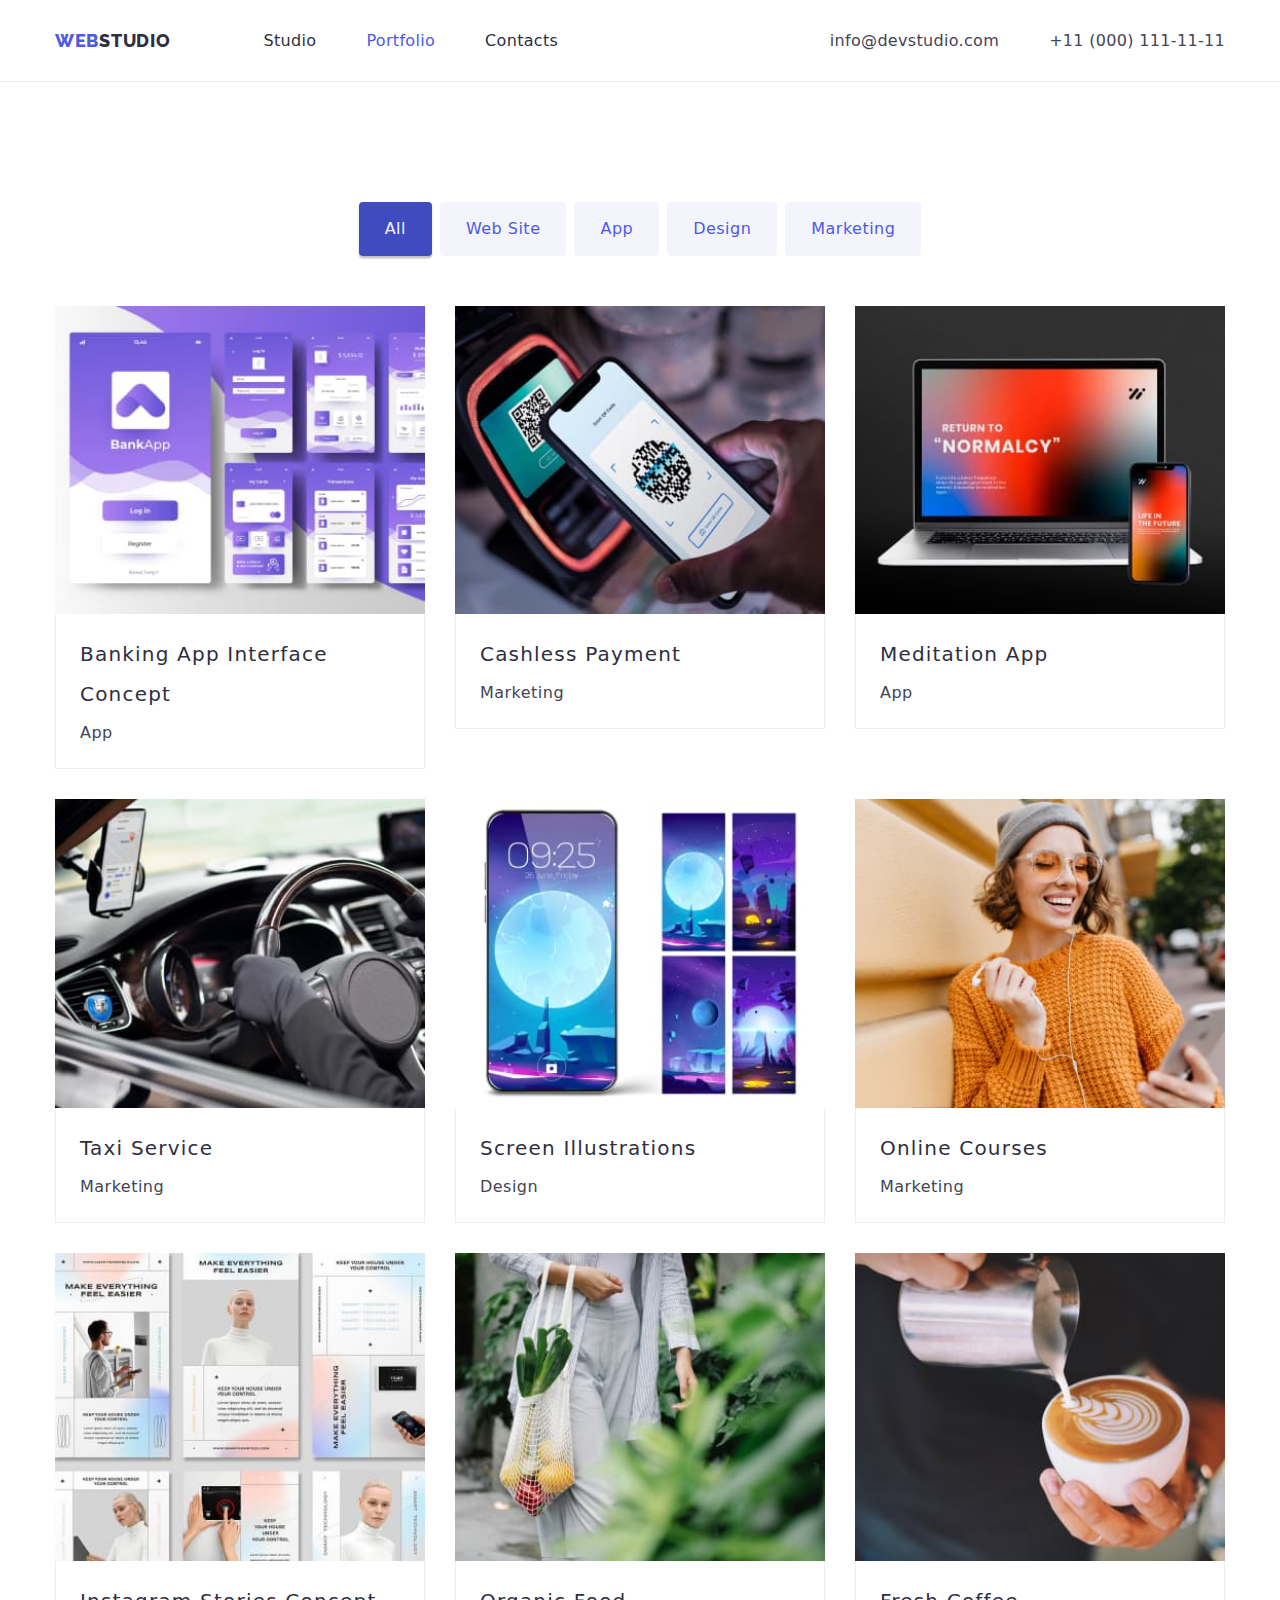
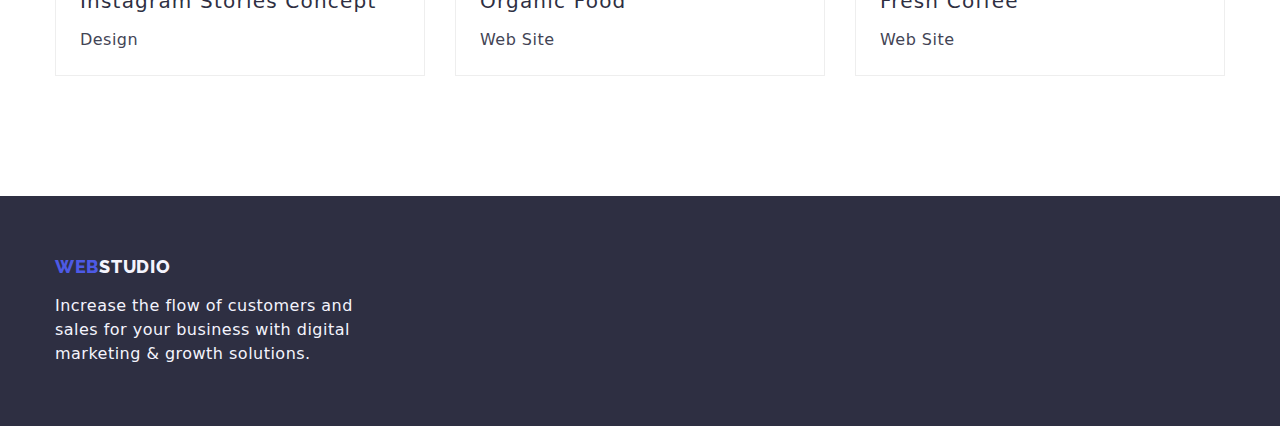
==== portfolio.html @ 1775edf5 "copied files from previous homework" ====
<!DOCTYPE html>
<html lang="en">
  <head>
    <meta charset="UTF-8" />
    <meta name="viewport" content="width=device-width, initial-scale=1.0" />
    <title>Portfolio</title>

    <!-- CSS -->
    <link rel="stylesheet" href="css/styles.css" />
    <link rel="preconnect" href="https://fonts.googleapis.com" />
    <link rel="preconnect" href="https://fonts.gstatic.com" crossorigin />

    <!-- FONTS -->
    <link
      href="https://fonts.googleapis.com/css2?family=Raleway:wght@800&family=Roboto:wght@400;500;700;900&display=swap"
      rel="stylesheet"
    />

    <!-- CSS Normalize -->
    <link
      rel="stylesheet"
      href="https://cdnjs.cloudflare.com/ajax/libs/modern-normalize/2.0.0/modern-normalize.min.css"
    />
  </head>
  <body>
    <!-- HEADER -->
    <header class="page-header">
      <div class="container menu">
        <!-- Navigation Bar -->
        <nav class="navigation">
          <a class="logo-link" href="./index.html">
            <span class="logo">WEB</span>
            <span class="studio">STUDIO</span>
          </a>

          <ul class="nav-menu list">
            <li class="item">
              <a class="page link" href="./index.html">Studio</a>
            </li>
            <li class="item">
              <a class="page current link" href="./portfolio.html">Portfolio</a>
            </li>
            <li class="item">
              <a class="page link" href="#">Contacts</a>
            </li>
          </ul>
        </nav>

        <ul class="contacts-menu list">
          <li class="item">
            <a class="contact link" href="mailto:info@devstudio.com"
              >info@devstudio.com</a
            >
          </li>

          <li class="item">
            <a class="contact link" href="tel:+110001111111"
              >+11 (000) 111-11-11</a
            >
          </li>
        </ul>
      </div>
    </header>

    <!-- MAIN -->
    <main>
      <!-- Filter Section -->
      <section class="section">
        <div class="container">
          <!-- Filter Buttons -->
          <ul class="filters list">
            <li class="space">
              <button class="button filter current" type="button">All</button>
            </li>
            <li class="space">
              <button class="button filter" type="button">Web Site</button>
            </li>
            <li class="space">
              <button class="button filter" type="button">App</button>
            </li>
            <li class="space">
              <button class="button filter" type="button">Design</button>
            </li>
            <li class="space">
              <button class="button filter" type="button">Marketing</button>
            </li>
          </ul>

          <!-- Row 1 Cards -->
          <ul class="projects list">
            <li class="project-card">
              <a href="" class="project link">
                <img
                  src="./images/row-1-img-1.jpg"
                  alt="interface concept image"
                  width="370"
                  height="294"
                />

                <div class="substrate">
                  <h2 class="name">Banking App Interface Concept</h2>

                  <p class="type">App</p>
                </div>
              </a>
            </li>

            <li class="project-card">
              <a href="" class="project link">
                <img
                  src="./images/row-1-img-2.jpg"
                  alt="cashless payment image"
                  width="370"
                  height="294"
                />

                <div class="substrate">
                  <h2 class="name">Cashless Payment</h2>

                  <p class="type">Marketing</p>
                </div>
              </a>
            </li>

            <li class="project-card">
              <a href="" class="project link">
                <img
                  src="./images/row-1-img-3.jpg"
                  alt="meditation app image"
                  width="370"
                  height="294"
                />

                <div class="substrate">
                  <h2 class="name">Meditation App</h2>

                  <p class="type">App</p>
                </div>
              </a>
            </li>

            <!-- Row 2 Cards -->
            <li class="project-card">
              <a href="" class="project link">
                <img
                  src="./images/row-2-img-1.jpg"
                  alt="taxi image"
                  width="370"
                  height="294"
                />

                <div class="substrate">
                  <h2 class="name">Taxi Service</h2>

                  <p class="type">Marketing</p>
                </div>
              </a>
            </li>

            <li class="project-card">
              <a href="" class="project link">
                <img
                  src="./images/row-2-img-2.jpg"
                  alt="screens image"
                  width="370"
                  height="294"
                />

                <div class="substrate">
                  <h2 class="name">Screen Illustrations</h2>

                  <p class="type">Design</p>
                </div>
              </a>
            </li>

            <li class="project-card">
              <a href="" class="project link">
                <img
                  src="./images/row-2-img-3.jpg"
                  alt="online course image"
                  width="370"
                  height="294"
                />

                <div class="substrate">
                  <h2 class="name">Online Courses</h2>

                  <p class="type">Marketing</p>
                </div>
              </a>
            </li>

            <!-- Row 3 Cards -->
            <li class="project-card">
              <a href="" class="project link">
                <img
                  src="./images/row-3-img-1.jpg"
                  alt="instagram stories designs"
                  width="370"
                  height="294"
                />

                <div class="substrate">
                  <h2 class="name">Instagram Stories Concept</h2>

                  <p class="type">Design</p>
                </div>
              </a>
            </li>

            <li class="project-card">
              <a href="" class="project link">
                <img
                  src="./images/row-3-img-2.jpg"
                  alt="organic food website"
                  width="370"
                  height="294"
                />

                <div class="substrate">
                  <h2 class="name">Organic Food</h2>

                  <p class="type">Web Site</p>
                </div>
              </a>
            </li>

            <li class="project-card">
              <a href="" class="project link">
                <img
                  src="./images/row-3-img-3.jpg"
                  alt="fresh coffee image"
                  width="370"
                  height="294"
                />

                <div class="substrate">
                  <h2 class="name">Fresh Coffee</h2>

                  <p class="type">Web Site</p>
                </div>
              </a>
            </li>
          </ul>
        </div>
      </section>
    </main>

    <!-- FOOTER -->
    <footer class="page-footer bg-footer">
      <div class="container">
        <a class="logo-link" href="./index.html">
          <span class="logo">WEB</span>
          <span class="studio-footer">STUDIO</span>
        </a>

        <p class="footer-description">
          Increase the flow of customers and<br />
          sales for your business with digital<br />
          marketing & growth solutions.
        </p>
      </div>
    </footer>
  </body>
</html>
---- css/styles.css ----
/* CSS Variable */
:root {
  --iris: #4d5ae5;
  --ocean: #404bbf;
  --navyblue: #2e2f42;
  --green: #31d0aa;
  --slate: #434455;
  --lightslate: #8e8f99;
  --cornflower: #e7e9fc;
  --cloud: #f4f4fd;
  --navybluemodal: #2e2f4266;
  --grey: #2e2f42b2;
  --white: #ffffff;
  --dairy: #fcfcfc;
}

/* CSS RESET */
p,
h1,
h2,
h3,
h4,
h5,
h6 {
  margin: 0;
}

ul,
ol {
  margin: 0;
  padding: 0;
}

html {
  box-sizing: border-box;
}

*::after,
*::before {
  box-sizing: inherit;
}

img {
  display: block;
  max-width: 100%;
  height: auto;
}

.link {
  text-decoration: none;
  color: inherit;
}

/* END OF CSS RESET */

/* HTML Body */
body {
  font-family: "Roboto", sans-serif;
  font-size: 16px;
  letter-spacing: 0.03em;
  color: var(--slate);
  background-color: var(--white);
}

/* General Styles */

.container {
  width: 1200px;
  padding: 0 15px;
  margin: 0 auto;
}

.list {
  list-style: none;
}

.logo-link {
  font-family: "Raleway", sans-serif;
  font-size: 0;
  font-weight: 800;
  line-height: 1.17;
  letter-spacing: 0.04em;
  text-decoration: none;
}

.logo-link > span {
  font-size: 18px;
  line-height: 1.17;
  letter-spacing: 0.04em;
}

.logo {
  color: var(--iris);
}

.section {
  padding-top: 120px;
  padding-bottom: 120px;
}

.section.no-top-padding {
  padding-top: 0;
}

.section-title {
  font-size: 36px;
  line-height: 1.17;
  color: var(--navyblue);
  text-align: center;
  margin-bottom: 50px;
  font-weight: 700;
}

.benefits .description {
  color: var(--slate);
  line-height: 1.71;
  font-size: 16px;
  font-weight: 400;
}

.studio {
  color: var(--navyblue);
}

.bg-hero {
  background-color: var(--navyblue);
}

.nav-menu .page,
.contacts-menu .contact {
  font-weight: 500;
  color: var(--navyblue);
  text-decoration: none;
  line-height: 1.14;
  letter-spacing: 0.02em;
  display: block;
  padding-top: 32px;
  padding-bottom: 31px;
}

.contacts-menu .contact {
  color: var(--slate);
  line-height: 1.14;
  font-size: 16px;
  font-weight: 400;
  text-decoration: none;
}

.nav-menu {
  margin-left: 93px;
}

.nav-menu .page:hover,
.nav-menu .page:focus,
.nav-menu .page.current,
.contacts-menu .contact:hover,
.contacts-menu .contact:focus {
  color: var(--iris);
}

.button {
  font-family: inherit;
  font-weight: 500;
  letter-spacing: 0.03em;
  cursor: pointer;
  border-color: transparent;
  font-size: 16px;
  border-radius: 4px;
}

.button.primary {
  color: var(--white);
  background-color: var(--iris);
  line-height: 1.87;
  letter-spacing: 0.06em;
  padding: 16px 32px;
  box-shadow: 0px 4px 4px rgba(0, 0, 0, 0.15);
}

.button.primary:hover,
.button.primary:focus {
  background-color: var(--ocean);
  box-shadow: 0px 3px 1px rgba(0, 0, 0, 0.1), 0px 1px 2px rgba(0, 0, 0, 0.08),
    0px 2px 2px rgba(0, 0, 0, 0.12);
}

.button.filter {
  background-color: var(--cloud);
  color: var(--iris);
  font-weight: 500;
  padding: 12px 24px;
  line-height: 1.62;
}

.button.filter:hover,
.button.filter:focus,
.button.filter.current {
  background-color: var(--ocean);
  color: var(--cloud);
  box-shadow: 0px 3px 1px rgba(0, 0, 0, 0.1), 0px 1px 2px rgba(0, 0, 0, 0.08),
    0px 2px 2px rgba(0, 0, 0, 0.12);
}

.project .name {
  font-size: 20px;
  font-weight: 500;
  line-height: 2;
  letter-spacing: 0.06em;
  color: var(--navyblue);
  margin-bottom: 4px;
}

.project .type {
  color: var(--slate);
  font-weight: 400;
  line-height: 1.87;
  font-size: 16px;
}

/* End of General Styles */

/* Header Section for both index and portfolio html */

.page-header {
  border-bottom: 1px solid var(--cornflower);
}

.menu,
.navigation,
.nav-menu,
.contacts-menu {
  display: flex;
  align-items: center;
}

.contacts-menu {
  margin-left: auto;
}

.nav-menu .item:not(:last-child),
.contacts-menu .item:not(:last-child) {
  margin-right: 50px;
}

/* Hero Section */

.hero {
  padding: 200px 0;
  text-align: center;
}

.hero-title {
  font-size: 56px;
  line-height: 1.07;
  font-weight: 700;
  letter-spacing: 0.06em;
  color: var(--white);
  margin-bottom: 30px;
}

/* Section 1 */

.benefits {
  display: flex;
  flex-wrap: wrap;
  margin-left: -30px;
  margin-top: -30px;
}

.benefits .item {
  flex-basis: calc(100% / 4 - 30px);
  margin-left: 30px;
  margin-top: 30px;
}

.benefits .title {
  margin-bottom: 10px;
  color: var(--navyblue);
  font-size: 20px;
  font-weight: 500;
  line-height: 1.14;
}

/* Section 2 */

.what-we-do {
  display: flex;
  flex-wrap: wrap;
  margin-left: -30px;
  margin-top: -30px;
}

.what-we-do .item {
  flex-basis: calc(100% / 3 - 30px);
  margin-left: 30px;
  margin-top: 30px;
}

/* Section 3 */

.team {
  display: flex;
  flex-wrap: wrap;
  margin-left: -30px;
  margin-top: -30px;
}

.team .item {
  flex-basis: calc(100% / 4 - 30px);
  margin-left: 30px;
  margin-top: 30px;
  padding-bottom: 30px;
  background-color: var(--white);
  box-shadow: 0px 3px 1px rgba(0, 0, 0, 0.1), 0px 1px 2px rgba(0, 0, 0, 0.08),
    0px 2px 2px rgba(0, 0, 0, 0.12);
}

.bg-team {
  background-color: var(--cloud);
}

.team .name,
.team .position {
  line-height: 1.19;
  text-align: center;
}

.team .name {
  font-size: 20px;
  font-weight: 500;
  color: var(--navyblue);
  padding-top: 30px;
  padding-bottom: 10px;
}

.team .position {
  color: var(--slate);
  font-size: 16px;
  font-weight: 400;
}

.substrate {
  background-color: var(--white);
  padding: 20px 24px;
  border: 1px solid #eee;
  border-top: 0;
}

/* Footer for both index and portfolio html*/

.page-footer {
  padding: 60px 0;
}

.page-footer.bg-footer {
  background-color: var(--navyblue);
}

.studio-footer {
  color: var(--cloud);
}

.footer-description {
  color: var(--cloud);
  margin-top: 17px;
  font-size: 16px;
  font-weight: 400;
  line-height: 1.5;
}

/* Filter Section */

.filters {
  display: flex;
  justify-content: center;
  margin-bottom: 50px;
}

.filters .space + .space {
  margin-left: 8px;
}

/* Project List Section */

.projects {
  display: flex;
  flex-wrap: wrap;
  margin-left: -30px;
  margin-top: -30px;
}

.project-card {
  flex-basis: calc(100% / 3 - 30px);
  margin-left: 30px;
  margin-top: 30px;
}
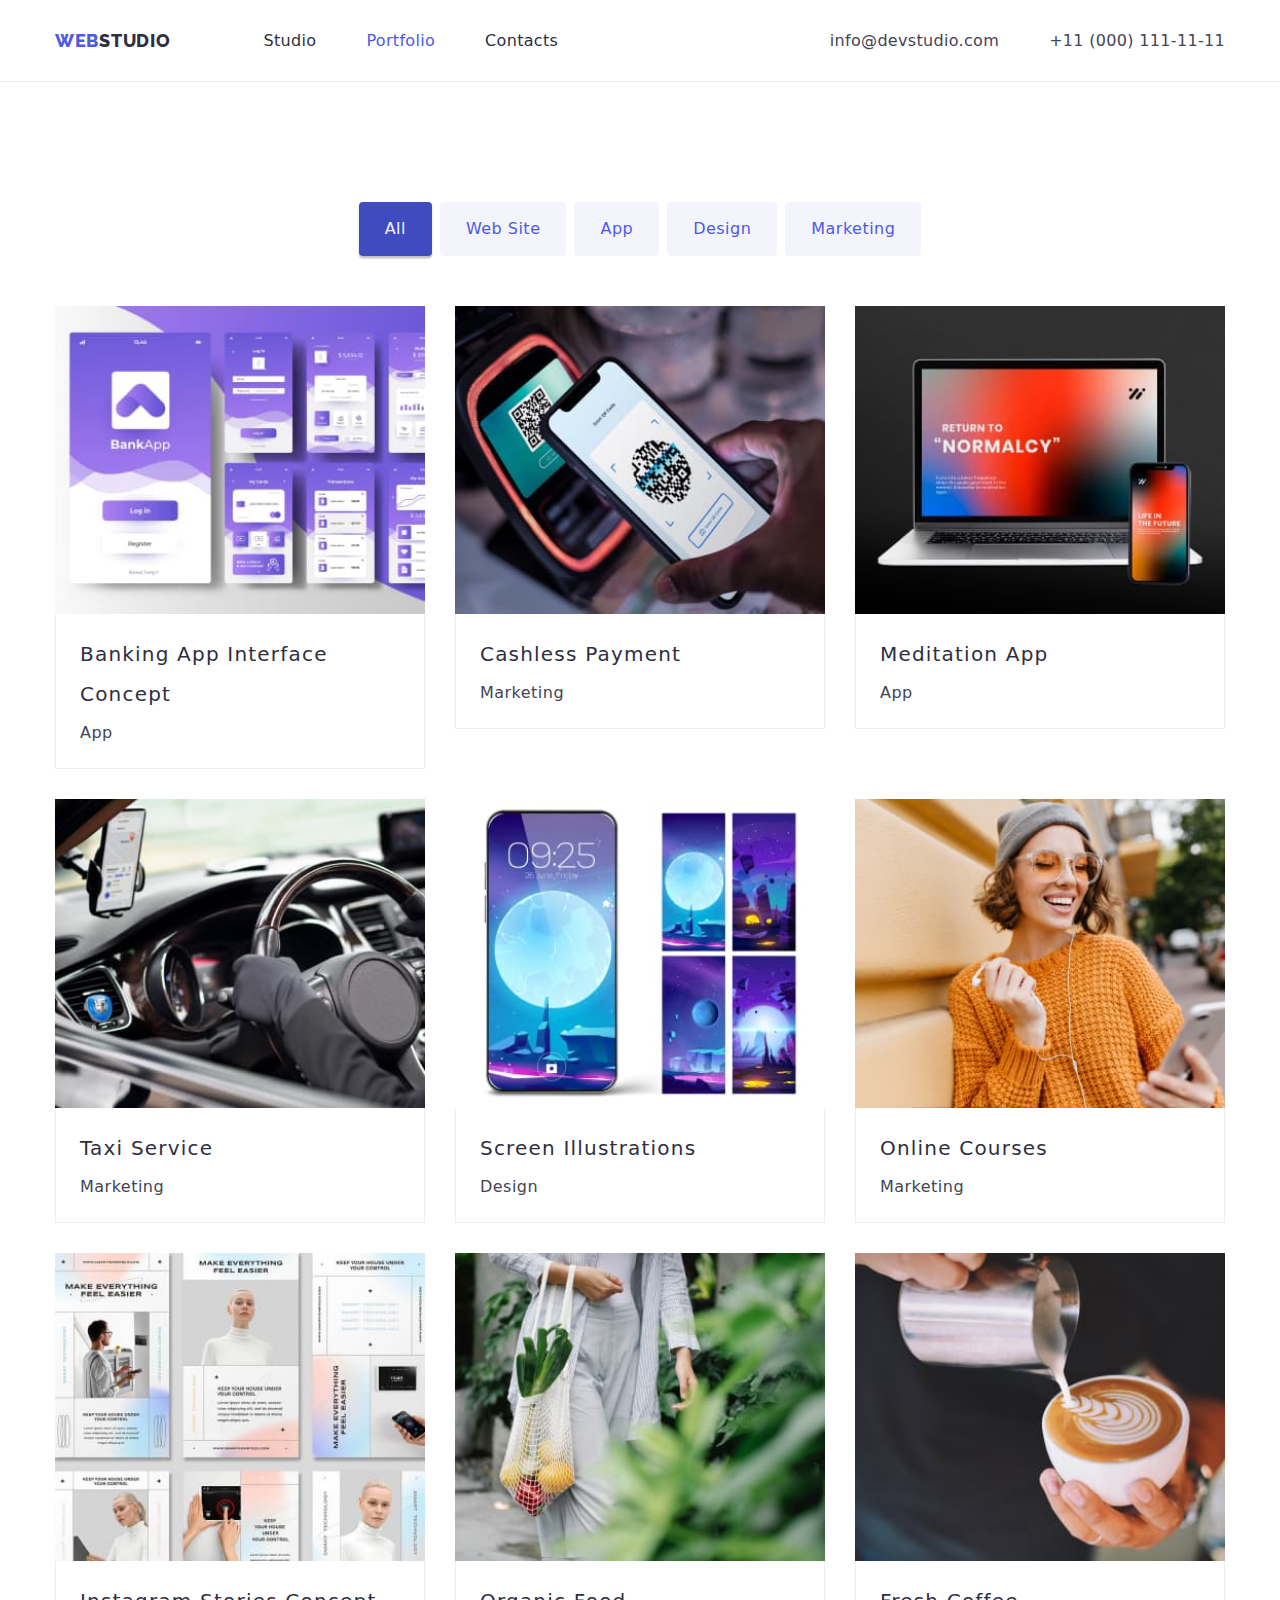
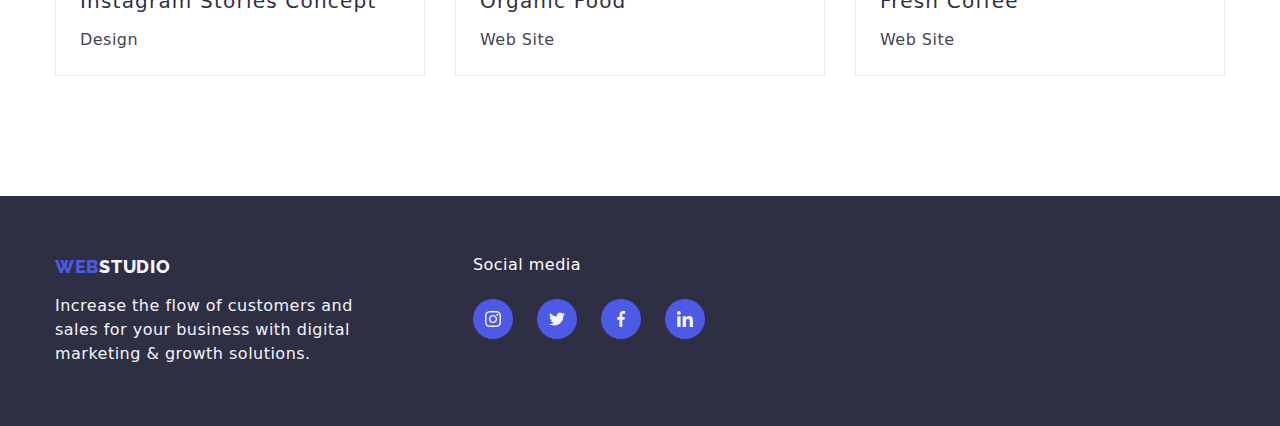
==== commit 8d5bba44: "completion hw4" ====
--- a/portfolio.html
+++ b/portfolio.html
@@ -250,16 +250,71 @@
     <!-- FOOTER -->
     <footer class="page-footer bg-footer">
       <div class="container">
-        <a class="logo-link" href="./index.html">
-          <span class="logo">WEB</span>
-          <span class="studio-footer">STUDIO</span>
-        </a>
-
-        <p class="footer-description">
-          Increase the flow of customers and<br />
-          sales for your business with digital<br />
-          marketing & growth solutions.
-        </p>
+        <div>
+          <a class="logo-link" href="./index.html">
+            <span class="logo">WEB</span>
+            <span class="studio-footer">STUDIO</span>
+          </a>
+
+          <p class="footer-description">
+            Increase the flow of customers and<br />
+            sales for your business with digital<br />
+            marketing & growth solutions.
+          </p>
+        </div>
+        <div class="social-container">
+          <p class="footer-social">Social media</p>
+          <ul class="team-social-list list">
+            <li class="team-social-item">
+              <a
+                class="team-social-link link"
+                href="https://instagram.com"
+                target="_blank"
+                rel="noopener noreferrer"
+              >
+                <svg class="team-social-icon" width="16" height="16">
+                  <use href="./images/icons.svg#icon-instagram"></use>
+                </svg>
+              </a>
+            </li>
+            <li class="team-social-item">
+              <a
+                class="team-social-link link"
+                href="https://twitter.com"
+                target="_blank"
+                rel="noopener noreferrer"
+              >
+                <svg class="team-social-icon" width="16" height="16">
+                  <use href="./images/icons.svg#icon-twitter"></use>
+                </svg>
+              </a>
+            </li>
+            <li class="team-social-item">
+              <a
+                class="team-social-link link"
+                href="https://facebook.com"
+                target="_blank"
+                rel="noopener noreferrer"
+              >
+                <svg class="team-social-icon" width="16" height="16">
+                  <use href="./images/icons.svg#icon-facebook"></use>
+                </svg>
+              </a>
+            </li>
+            <li class="team-social-item">
+              <a
+                class="team-social-link link"
+                href="https://linkedin.com"
+                target="_blank"
+                rel="noopener noreferrer"
+              >
+                <svg class="team-social-icon" width="16" height="16">
+                  <use href="./images/icons.svg#icon-linkedin"></use>
+                </svg>
+              </a>
+            </li>
+          </ul>
+        </div>
       </div>
     </footer>
   </body>
--- a/css/styles.css
+++ b/css/styles.css
@@ -247,6 +247,15 @@
 .hero {
   padding: 200px 0;
   text-align: center;
+  background-image: linear-gradient(
+      to right,
+      rgba(46, 47, 66, 0.7),
+      rgba(46, 47, 66, 0.7)
+    ),
+    url(../images/hero-bg-img.jpg);
+  background-repeat: no-repeat;
+  background-position: center;
+  background-size: cover;
 }
 
 .hero-title {
@@ -273,7 +282,23 @@
   margin-top: 30px;
 }
 
+.benefits-icon {
+  width: 64px;
+  height: 64px;
+}
+
+.benefits-icon-container {
+  display: flex;
+  justify-content: center;
+  align-items: center;
+  width: 264px;
+  height: 112px;
+  background-color: var(--cloud);
+  border-radius: 4px;
+}
+
 .benefits .title {
+  margin-top: 8px;
   margin-bottom: 10px;
   color: var(--navyblue);
   font-size: 20px;
@@ -339,6 +364,38 @@
   font-weight: 400;
 }
 
+.team-social-list {
+  display: flex;
+  justify-content: center;
+  gap: 24px;
+  margin-top: 8px;
+}
+
+.team-social-item {
+  width: 40px;
+  height: 40px;
+}
+
+.team-social-link {
+  width: 100%;
+  height: 100%;
+  border-radius: 50%;
+  display: flex;
+  align-items: center;
+  justify-content: center;
+  color: var(--cloud);
+  background-color: var(--iris);
+}
+
+.team-social-icon {
+  fill: currentColor;
+}
+
+.team-social-link:hover,
+.team-social-link:focus {
+  background-color: var(--green);
+}
+
 .substrate {
   background-color: var(--white);
   padding: 20px 24px;
@@ -346,7 +403,46 @@
   border-top: 0;
 }
 
+/* Section 4 */
+
+.customers-list {
+  display: flex;
+  gap: 24px;
+}
+
+.customers-item {
+  width: 168px;
+  height: 88px;
+}
+
+.customers-link {
+  width: 100%;
+  height: 100%;
+  border: 1px solid var(--lightslate);
+  border-radius: 5px;
+  display: flex;
+  justify-content: center;
+  align-items: center;
+  color: var(--lightslate);
+}
+
+.customers-link:hover,
+.customers-link:focus {
+  border-color: var(--ocean);
+  color: var(--ocean);
+}
+
+.customers-svg {
+  width: 104px;
+  height: 56px;
+  fill: currentColor;
+}
+
 /* Footer for both index and portfolio html*/
+
+.page-footer .container {
+  display: flex;
+}
 
 .page-footer {
   padding: 60px 0;
@@ -366,6 +462,18 @@
   font-size: 16px;
   font-weight: 400;
   line-height: 1.5;
+}
+
+.footer-social {
+  color: var(--white);
+}
+
+.social-container .team-social-link {
+  margin-top: 17px;
+}
+
+.social-container {
+  margin-left: 120px;
 }
 
 /* Filter Section */
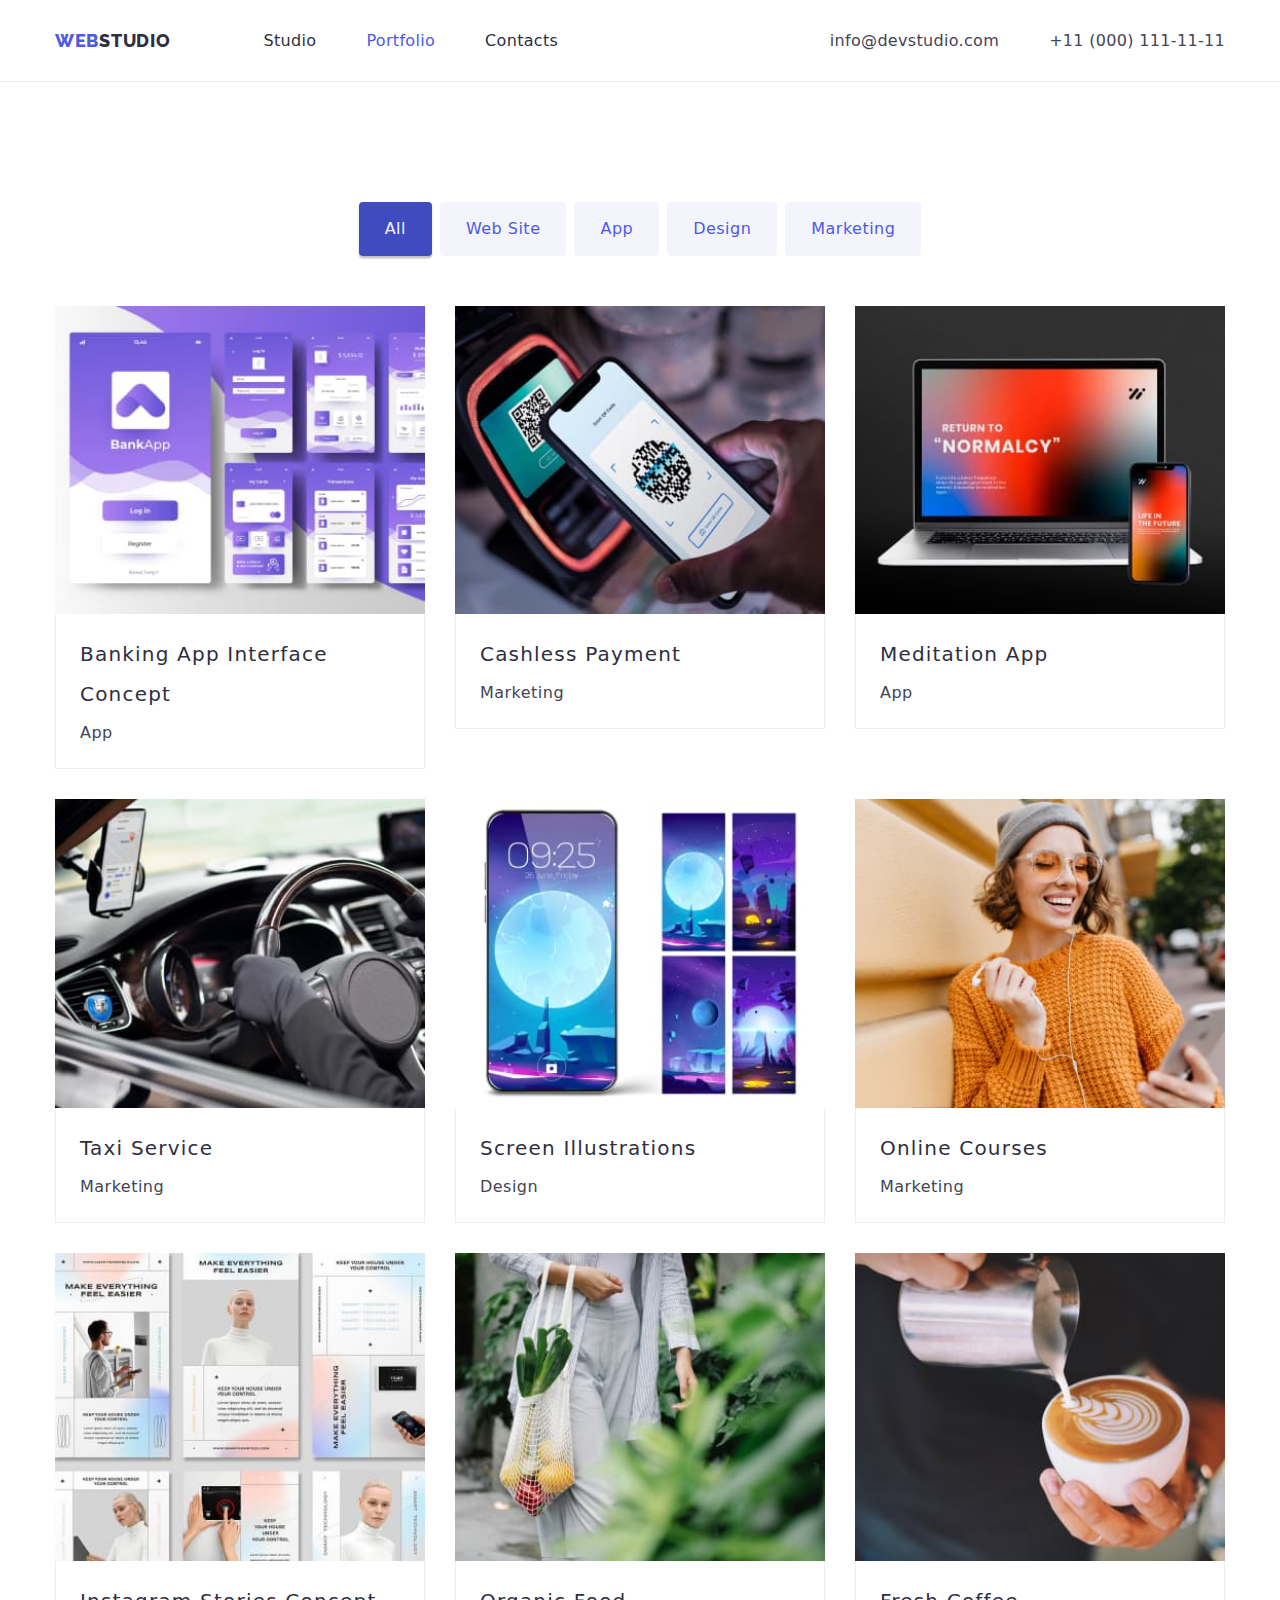
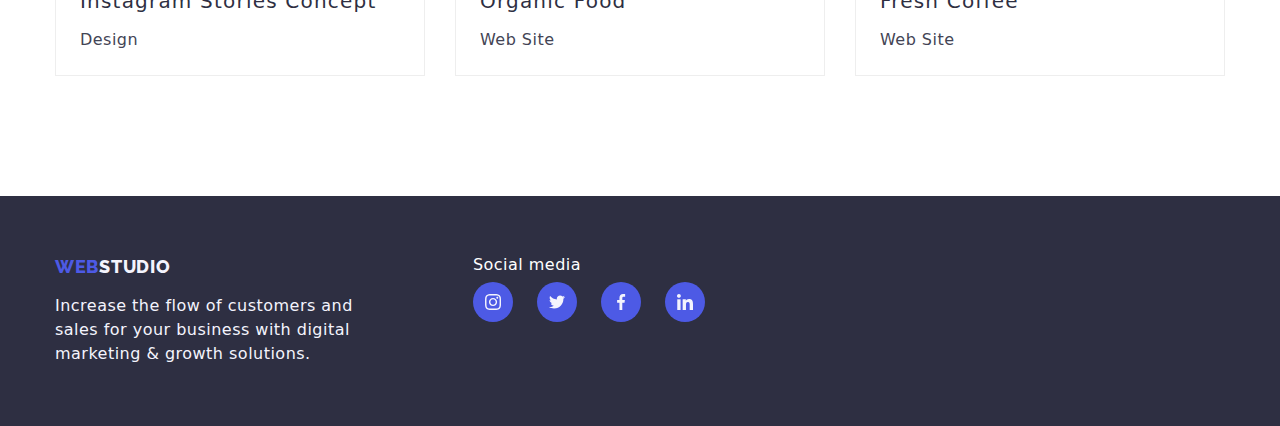
==== commit 92377aa8: "resubmission 1" ====
--- a/portfolio.html
+++ b/portfolio.html
@@ -263,52 +263,52 @@
           </p>
         </div>
         <div class="social-container">
-          <p class="footer-social">Social media</p>
-          <ul class="team-social-list list">
-            <li class="team-social-item">
+          <p class="footer-social-text">Social media</p>
+          <ul class="footer-social-list list">
+            <li class="footer-social-item">
               <a
-                class="team-social-link link"
+                class="footer-social-link link"
                 href="https://instagram.com"
                 target="_blank"
                 rel="noopener noreferrer"
               >
-                <svg class="team-social-icon" width="16" height="16">
+                <svg class="footer-social-icon" width="16" height="16">
                   <use href="./images/icons.svg#icon-instagram"></use>
                 </svg>
               </a>
             </li>
-            <li class="team-social-item">
+            <li class="footer-social-item">
               <a
-                class="team-social-link link"
+                class="footer-social-link link"
                 href="https://twitter.com"
                 target="_blank"
                 rel="noopener noreferrer"
               >
-                <svg class="team-social-icon" width="16" height="16">
+                <svg class="footer-social-icon" width="16" height="16">
                   <use href="./images/icons.svg#icon-twitter"></use>
                 </svg>
               </a>
             </li>
-            <li class="team-social-item">
+            <li class="footer-social-item">
               <a
-                class="team-social-link link"
+                class="footer-social-link link"
                 href="https://facebook.com"
                 target="_blank"
                 rel="noopener noreferrer"
               >
-                <svg class="team-social-icon" width="16" height="16">
+                <svg class="footer-social-icon" width="16" height="16">
                   <use href="./images/icons.svg#icon-facebook"></use>
                 </svg>
               </a>
             </li>
-            <li class="team-social-item">
+            <li class="footer-social-item">
               <a
-                class="team-social-link link"
+                class="footer-social-link link"
                 href="https://linkedin.com"
                 target="_blank"
                 rel="noopener noreferrer"
               >
-                <svg class="team-social-icon" width="16" height="16">
+                <svg class="footer-social-icon" width="16" height="16">
                   <use href="./images/icons.svg#icon-linkedin"></use>
                 </svg>
               </a>
--- a/css/styles.css
+++ b/css/styles.css
@@ -158,6 +158,21 @@
   color: var(--iris);
 }
 
+.page {
+  position: relative;
+}
+
+.page:hover::after {
+  content: "";
+  position: absolute;
+  bottom: -1px;
+  left: 0;
+  height: 4px;
+  width: 100%;
+  border-radius: 2px;
+  background-color: var(--ocean);
+}
+
 .button {
   font-family: inherit;
   font-weight: 500;
@@ -393,7 +408,7 @@
 
 .team-social-link:hover,
 .team-social-link:focus {
-  background-color: var(--green);
+  background-color: var(--ocean);
 }
 
 .substrate {
@@ -426,6 +441,10 @@
   color: var(--lightslate);
 }
 
+.customers-icon {
+  fill: currentColor;
+}
+
 .customers-link:hover,
 .customers-link:focus {
   border-color: var(--ocean);
@@ -464,7 +483,7 @@
   line-height: 1.5;
 }
 
-.footer-social {
+.footer-social-text {
   color: var(--white);
 }
 
@@ -474,6 +493,38 @@
 
 .social-container {
   margin-left: 120px;
+}
+
+.footer-social-list {
+  display: flex;
+  justify-content: center;
+  gap: 24px;
+  margin-top: 8px;
+}
+
+.footer-social-item {
+  width: 40px;
+  height: 40px;
+}
+
+.footer-social-link {
+  width: 100%;
+  height: 100%;
+  border-radius: 50%;
+  display: flex;
+  align-items: center;
+  justify-content: center;
+  color: var(--cloud);
+  background-color: var(--iris);
+}
+
+.footer-social-icon {
+  fill: currentColor;
+}
+
+.footer-social-link:hover,
+.footer-social-link:focus {
+  background-color: var(--green);
 }
 
 /* Filter Section */
@@ -502,3 +553,11 @@
   margin-left: 30px;
   margin-top: 30px;
 }
+
+.project:hover,
+.project:focus {
+  display: block;
+  box-shadow: 0px 2px 1px 0px rgba(46, 47, 66, 0.08),
+    0px 1px 1px 0px rgba(46, 47, 66, 0.16),
+    0px 1px 6px 0px rgba(46, 47, 66, 0.08);
+}
